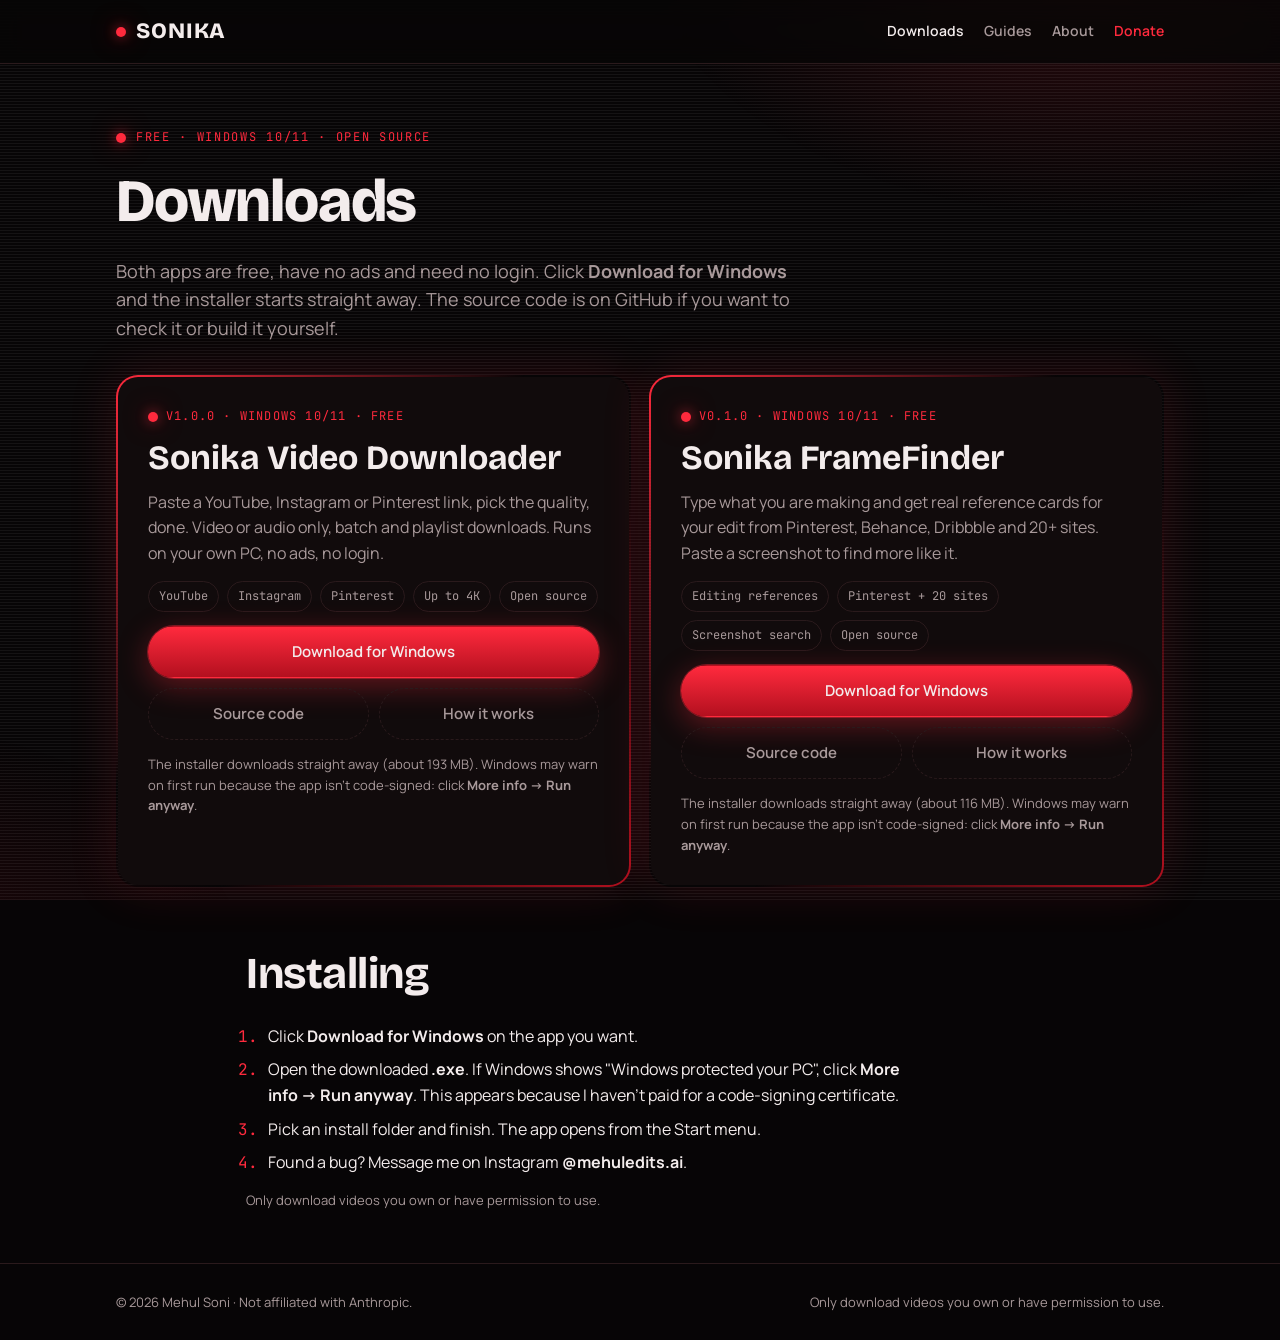
==== downloads.html @ 3383be2e "New site: Downloads page (2 apps), day-by-day guide pages, timed vault releases Co-Authored-By: Clau" ====
<!doctype html>
<html lang="en">
<head>
<meta charset="utf-8">
<meta name="viewport" content="width=device-width, initial-scale=1, viewport-fit=cover">
<title>Downloads · SONIKA</title>
<meta name="description" content="Free apps, Claude prompts and skills by Mehul Soni (@mehuledits.ai), a video editor who lets Claude build his tools.">
<link rel="preconnect" href="https://fonts.googleapis.com">
<link rel="preconnect" href="https://fonts.gstatic.com" crossorigin>
<link rel="stylesheet" href="https://fonts.googleapis.com/css2?family=Bricolage+Grotesque:opsz,wght@12..96,500;12..96,700;12..96,800&family=Manrope:wght@400;500;600&family=Caveat:wght@600;700&family=JetBrains+Mono:wght@500&display=swap">
<link rel="icon" href="data:image/svg+xml,%3Csvg xmlns=%22http://www.w3.org/2000/svg%22 viewBox=%220 0 16 16%22%3E%3Ccircle cx=%228%22 cy=%228%22 r=%226%22 fill=%22%23ff2a3d%22/%3E%3C/svg%3E">
<link rel="stylesheet" href="assets/site.css">
</head>
<body data-page="downloads">
<div class="aura" aria-hidden="true"></div><div class="grain" aria-hidden="true"></div>
<header id="hdr"></header>
<main>
  <div class="wrap hero" style="padding-bottom:20px">
    <div class="tag"><span class="rec" aria-hidden="true"></span>Free · Windows 10/11 · Open source</div>
    <h1 class="page">Downloads</h1>
    <p class="lead sub">Both apps are free, have no ads and need no login. Click <b>Download for Windows</b> and the installer starts straight away. The source code is on GitHub if you want to check it or build it yourself.</p>
  </div>
  <section style="padding-top:12px">
    <div class="wrap"><div class="apps" id="appList"></div></div>
  </section>
  <section style="padding-top:0">
    <div class="wrap narrow"><div class="block">
      <h2>Installing</h2>
      <ol class="steps">
        <li>Click <b>Download for Windows</b> on the app you want.</li>
        <li>Open the downloaded <b>.exe</b>. If Windows shows "Windows protected your PC", click <b>More info → Run anyway</b>. This appears because I haven't paid for a code-signing certificate.</li>
        <li>Pick an install folder and finish. The app opens from the Start menu.</li>
        <li>Found a bug? Message me on Instagram <b>@mehuledits.ai</b>.</li>
      </ol>
      <p class="fine">Only download videos you own or have permission to use.</p>
    </div></div>
  </section>
</main>
<footer id="ftr"></footer>
<script src="assets/site.js"></script>
</body>
</html>
---- assets/site.css ----
/* SONIKA: dark editing bay, red record light. Shared by every page. */
:root{
  --ink:#070506; --panel:#110b0c; --panel-2:#170e10; --line:#2a1a1c;
  --text:#f3ecec; --muted:#a8999a; --red:#ff2a3d; --red-deep:#b3101f;
  --glow:rgba(255,42,61,.55); --ok:#4ade80;
  --f-display:"Bricolage Grotesque","Arial Black",system-ui,sans-serif;
  --f-body:"Manrope",system-ui,-apple-system,"Segoe UI",sans-serif;
  --f-hand:"Caveat","Segoe Print","Comic Sans MS",cursive;
  --f-mono:"JetBrains Mono",ui-monospace,Consolas,monospace;
  color-scheme:dark;
}
*{box-sizing:border-box}
body{margin:0}img{max-width:100%}[hidden]{display:none!important}
:root{padding-top:env(safe-area-inset-top,0px);padding-bottom:env(safe-area-inset-bottom,0px)}
html{background:var(--ink);scroll-behavior:smooth}
body{background:var(--ink);color:var(--text);font-family:var(--f-body);font-size:16px;line-height:1.6;overflow-x:hidden}
body::before{content:"";position:fixed;inset:0 0 auto;height:env(safe-area-inset-top,0px);z-index:10;background:var(--ink)}
a{color:inherit}
:focus-visible{outline:2px solid var(--red);outline-offset:3px;border-radius:6px}
.wrap{max-width:1080px;margin:0 auto;padding-left:max(16px,env(safe-area-inset-left,0px));padding-right:max(16px,env(safe-area-inset-right,0px))}
.narrow{max-width:820px}

.aura{position:fixed;inset:0;pointer-events:none;z-index:0;
  background:radial-gradient(60vmax 40vmax at 85% -10%,rgba(255,42,61,.18),transparent 60%),
             radial-gradient(50vmax 35vmax at -10% 110%,rgba(179,16,31,.16),transparent 60%)}
.grain{position:fixed;inset:0;pointer-events:none;z-index:0;opacity:.06;background-image:repeating-linear-gradient(0deg,#fff 0 1px,transparent 1px 3px)}
main,header,footer{position:relative;z-index:1}

/* nav */
header{position:sticky;top:env(safe-area-inset-top,0px);z-index:5;background:rgba(7,5,6,.82);backdrop-filter:blur(12px);border-bottom:1px solid var(--line)}
.nav{display:flex;align-items:center;justify-content:space-between;gap:16px;padding-block:14px}
.mark{font-family:var(--f-display);font-weight:800;font-size:22px;letter-spacing:.04em;text-decoration:none;display:flex;align-items:center;gap:10px}
.rec{width:10px;height:10px;border-radius:50%;background:var(--red);box-shadow:0 0 12px var(--glow),0 0 24px var(--glow);animation:pulse 1.6s ease-in-out infinite;flex:none}
@keyframes pulse{50%{opacity:.35;box-shadow:0 0 4px var(--glow)}}
.navlinks{display:flex;gap:20px;font-size:14px;font-weight:600}
.navlinks a{text-decoration:none;color:var(--muted)}
.navlinks a:hover,.navlinks a[aria-current="page"]{color:var(--text)}
.navlinks .navdonate{color:var(--red)}

/* type */
.tag{font-family:var(--f-mono);font-size:12px;letter-spacing:.14em;text-transform:uppercase;color:var(--red);display:flex;align-items:center;gap:10px}
h1{font-family:var(--f-display);font-weight:800;font-size:clamp(40px,8vw,92px);line-height:.95;letter-spacing:-.02em;margin:0;text-wrap:balance}
h1.page{font-size:clamp(34px,6vw,60px);line-height:1.02}
h1 .hot{color:var(--red);text-shadow:0 0 18px var(--glow),0 0 48px rgba(255,42,61,.35)}
h2{font-family:var(--f-display);font-weight:700;font-size:clamp(28px,4.5vw,44px);margin:0;letter-spacing:-.01em;text-wrap:balance}
h3{font-family:var(--f-display);font-weight:700;margin:0}
.sub{color:var(--muted);margin:6px 0 0;max-width:62ch}
.note{font-family:var(--f-hand);font-size:clamp(24px,3.4vw,32px);transform:rotate(-1.5deg);margin:0;max-width:30ch;line-height:1.15}
.note b{color:var(--red);font-weight:700}

/* buttons */
.ctas{display:flex;flex-wrap:wrap;gap:12px}
.btn{display:inline-flex;align-items:center;justify-content:center;gap:10px;padding:13px 20px;border-radius:999px;font-weight:600;font-size:15px;text-decoration:none;border:1px solid var(--line);transition:transform .2s,box-shadow .2s,border-color .2s;cursor:pointer;background:transparent;color:var(--text);font-family:var(--f-body)}
.btn:hover{transform:translateY(-2px);border-color:var(--red)}
.btn.primary{background:linear-gradient(180deg,var(--red),var(--red-deep));border-color:transparent;box-shadow:0 0 0 1px rgba(255,42,61,.4),0 8px 30px rgba(255,42,61,.35)}
.btn.primary:hover{box-shadow:0 0 0 1px var(--red),0 10px 44px rgba(255,42,61,.6)}
.btn.ghost{border-style:dashed;color:var(--muted)}
.btn.ghost:hover{color:var(--text)}
.btn.small{padding:8px 14px;font-size:13px}

/* layout */
.hero{padding-block:64px 44px;display:grid;gap:24px}
section{padding-block:52px}
.sec-head{display:flex;align-items:end;justify-content:space-between;gap:16px;flex-wrap:wrap;margin-bottom:24px}

/* quick tiles */
.quick{display:grid;grid-template-columns:repeat(4,1fr);gap:10px;max-width:880px}
.quick a{display:flex;flex-direction:column;gap:4px;padding:16px 18px;border:1px solid var(--line);border-radius:16px;background:rgba(17,11,12,.7);text-decoration:none;transition:border-color .2s,box-shadow .2s,transform .2s;min-width:0}
.quick a:hover{border-color:var(--red);box-shadow:0 0 24px rgba(255,42,61,.2);transform:translateY(-2px)}
.quick strong{font-family:var(--f-display);font-size:17px}
.quick span{font-size:13px;color:var(--muted)}
.quick a:first-child{border-color:rgba(255,42,61,.55)}

/* app cards */
.apps{display:grid;grid-template-columns:1fr 1fr;gap:18px}
.apps>*{min-width:0}
.app{position:relative;border-radius:22px;padding:2px;background:linear-gradient(135deg,var(--red),transparent 40%,transparent 60%,var(--red-deep));box-shadow:0 0 50px rgba(255,42,61,.14)}
.app-in{border-radius:20px;background:var(--panel);padding:clamp(20px,3vw,30px);display:grid;gap:14px;height:100%;align-content:start}
.app h3{font-size:clamp(26px,3.6vw,34px);line-height:1.05}
.status{display:inline-flex;align-items:center;gap:8px;font-family:var(--f-mono);font-size:12px;letter-spacing:.1em;text-transform:uppercase;color:var(--red)}
.chips{display:flex;flex-wrap:wrap;gap:8px}
.chip{font-family:var(--f-mono);font-size:12px;padding:5px 10px;border-radius:999px;border:1px solid var(--line);color:var(--muted)}
.fine{font-size:13px;color:var(--muted);margin:0}
.dl{display:grid;gap:10px}
.dl .btn{width:100%}
.dl-row{display:flex;gap:10px;flex-wrap:wrap}
.dl-row .btn{flex:1 1 160px}

/* guide log */
.search{background:var(--panel);border:1px solid var(--line);border-radius:999px;padding:12px 18px;color:var(--text);font:inherit;font-size:15px;width:min(320px,100%)}
.search::placeholder{color:var(--muted)}
.log{list-style:none;margin:0;padding:0;border-top:1px solid var(--line)}
.log li{border-bottom:1px solid var(--line)}
.log a{display:grid;grid-template-columns:84px 1fr auto;gap:18px;align-items:center;padding:16px 6px;text-decoration:none;transition:background .2s,padding .2s}
.log a>*{min-width:0}
.log a:hover{background:linear-gradient(90deg,rgba(255,42,61,.10),transparent 70%);padding-left:14px}
.day{font-family:var(--f-mono);font-size:13px;color:var(--red);font-variant-numeric:tabular-nums}
.gt{font-family:var(--f-display);font-weight:600;font-size:clamp(17px,2.2vw,20px);line-height:1.25}
.kinds{display:flex;gap:6px;flex-wrap:wrap;justify-content:end}
.kind{font-family:var(--f-mono);font-size:11px;letter-spacing:.06em;text-transform:uppercase;padding:3px 8px;border-radius:999px;border:1px solid var(--line);color:var(--muted);white-space:nowrap}
.kind.hot{border-color:rgba(255,42,61,.6);color:var(--red)}
.new{font-family:var(--f-hand);font-size:20px;color:var(--red);margin-left:8px}
.empty{color:var(--muted);padding:24px 6px}

/* guide page */
.crumbs{display:flex;gap:12px;flex-wrap:wrap;font-size:14px;color:var(--muted)}
.crumbs a{text-decoration:none}.crumbs a:hover{color:var(--text)}
.meta{display:flex;gap:10px;flex-wrap:wrap;align-items:center;color:var(--muted);font-size:14px}
.lead{font-size:18px;max-width:62ch;margin:0}
.block{display:grid;gap:14px}
.steps{margin:0;padding-left:22px;display:grid;gap:8px;max-width:66ch}
.steps li::marker{color:var(--red);font-family:var(--f-mono)}
.prompt{border:1px solid var(--line);border-radius:16px;background:var(--panel);overflow:hidden}
.prompt-head{display:flex;justify-content:space-between;align-items:center;gap:12px;padding:12px 14px 12px 18px;border-bottom:1px solid var(--line);background:var(--panel-2)}
.prompt-head h3{font-size:17px}
.prompt pre{margin:0;padding:16px 18px;font-family:var(--f-mono);font-size:13.5px;line-height:1.6;white-space:pre-wrap;word-break:break-word;max-height:420px;overflow:auto;color:#eadede}
.copied{color:var(--ok)!important;border-color:var(--ok)!important}
.files{display:grid;gap:10px}
.files a{display:flex;justify-content:space-between;gap:12px;align-items:center;padding:14px 16px;border:1px solid var(--line);border-radius:14px;text-decoration:none;font-weight:600}
.files a span{font-family:var(--f-mono);font-size:12px;color:var(--muted);font-weight:500}
.files a:hover{border-color:var(--red)}
.notes{border-left:2px solid var(--red);padding:4px 0 4px 16px;display:grid;gap:6px;color:var(--muted);max-width:66ch}
.notes p{margin:0}
.pager{display:flex;justify-content:space-between;gap:12px;flex-wrap:wrap;border-top:1px solid var(--line);padding-top:22px}

/* donate */
.don{display:grid;grid-template-columns:1fr 1fr;gap:18px}
.don>*{min-width:0}
.dcard{border:1px solid var(--line);border-radius:18px;background:var(--panel);padding:24px;display:grid;gap:14px;align-content:start}
.dcard h3{font-size:22px}
.dcard p{margin:0;color:var(--muted);font-size:15px}
.qr{width:220px;max-width:100%;height:auto;border-radius:14px;background:#fff;padding:8px}
.holder{display:flex;flex-direction:column;gap:2px;font-size:13px;color:var(--muted)}
.holder strong{font-family:var(--f-display);font-size:18px;color:var(--text);letter-spacing:.04em}
.soon{font-family:var(--f-mono);font-size:12px;letter-spacing:.08em;text-transform:uppercase;color:var(--muted);border:1px dashed var(--line);border-radius:12px;padding:16px}

/* about */
.about{display:grid;grid-template-columns:1fr 1fr;gap:40px}
.about>*{min-width:0}
.links{display:flex;flex-direction:column;gap:10px}
.links a{display:flex;justify-content:space-between;gap:12px;padding:16px 18px;border:1px solid var(--line);border-radius:14px;text-decoration:none;font-weight:600;transition:border-color .2s,box-shadow .2s}
.links a span{color:var(--muted);font-family:var(--f-mono);font-size:13px;font-weight:500}
.links a:hover{border-color:var(--red);box-shadow:0 0 24px rgba(255,42,61,.18)}

footer{border-top:1px solid var(--line);padding-block:28px;color:var(--muted);font-size:13px}
.foot{display:flex;justify-content:space-between;gap:16px;flex-wrap:wrap}

@media (max-width:860px){.apps{grid-template-columns:1fr}}
@media (max-width:760px){
  .quick{grid-template-columns:1fr 1fr}
  .don,.about{grid-template-columns:1fr}
  .navlinks{gap:14px}.navlinks .hide-s{display:none}
  .log a{grid-template-columns:62px 1fr;gap:12px}
  .log .kinds{display:none}
  .hero{padding-block:44px 32px}
}
@media (prefers-reduced-motion:reduce){*{animation:none!important;transition:none!important}}
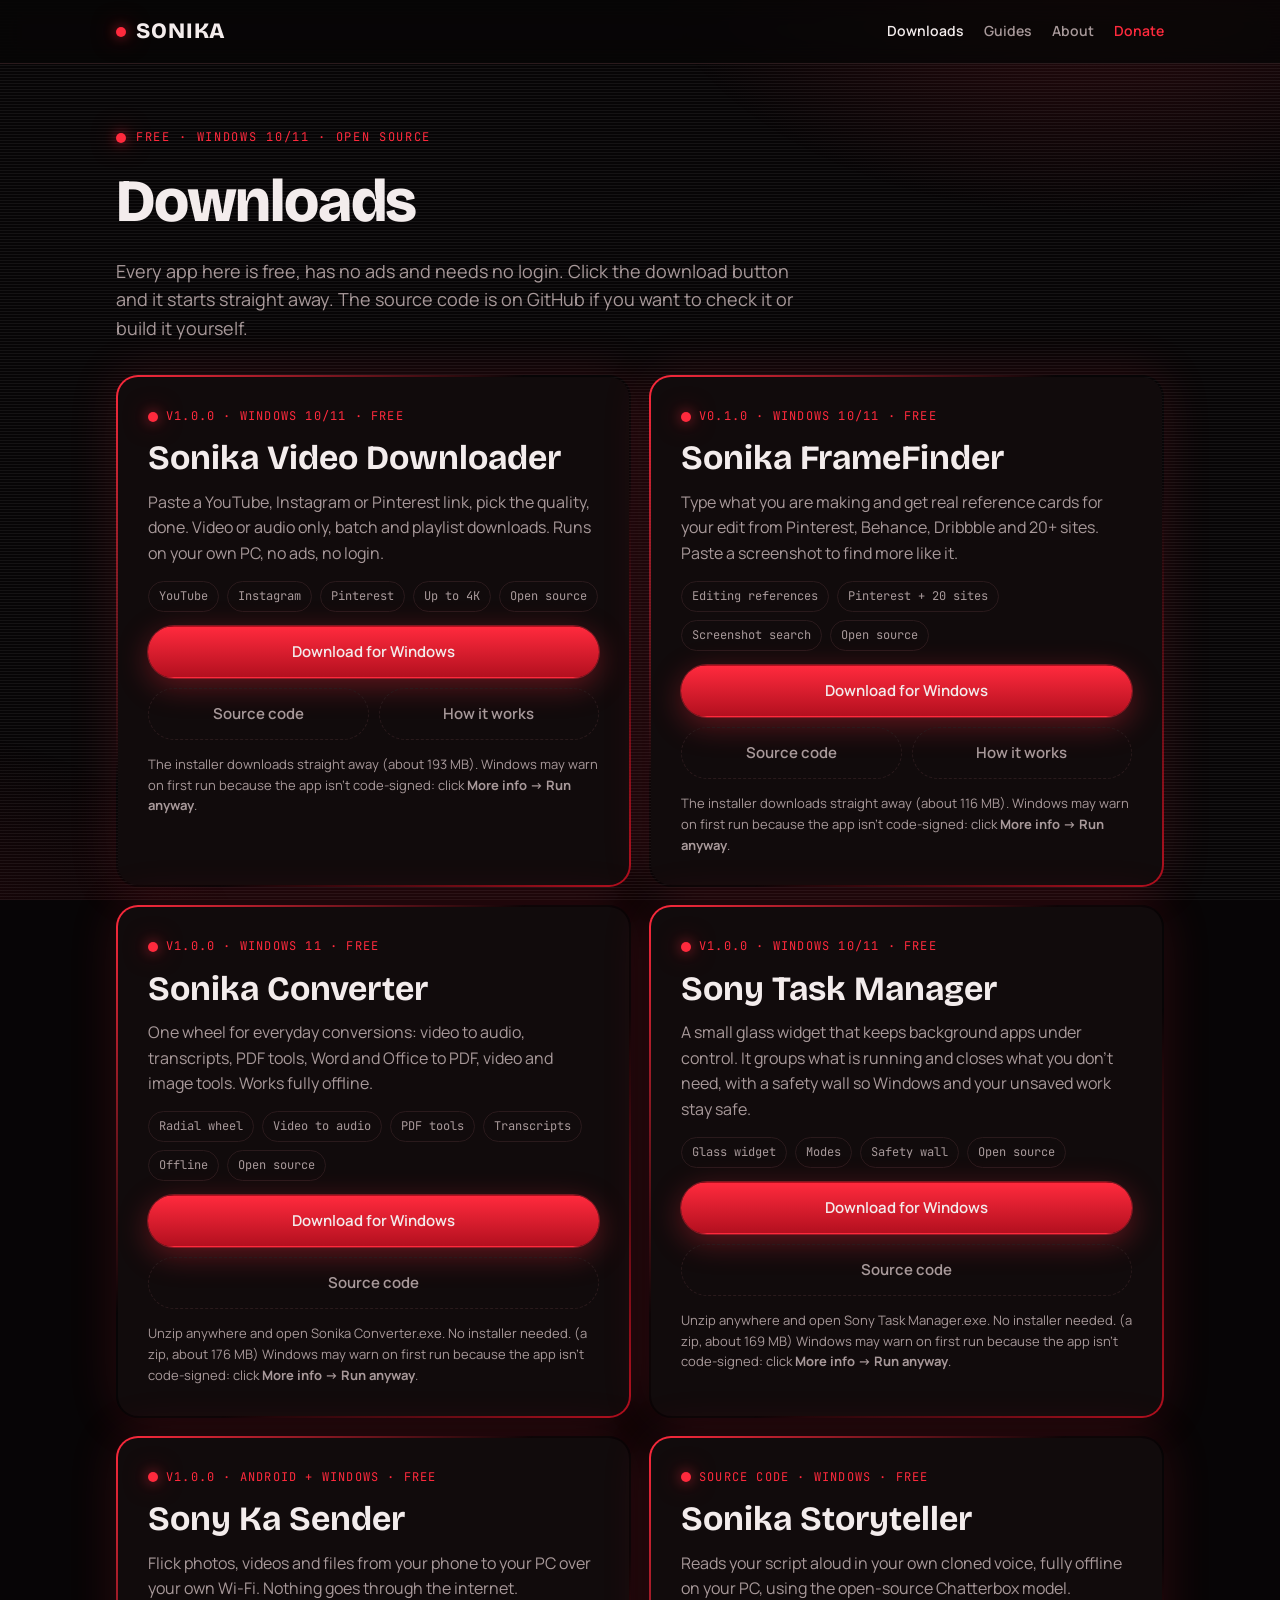
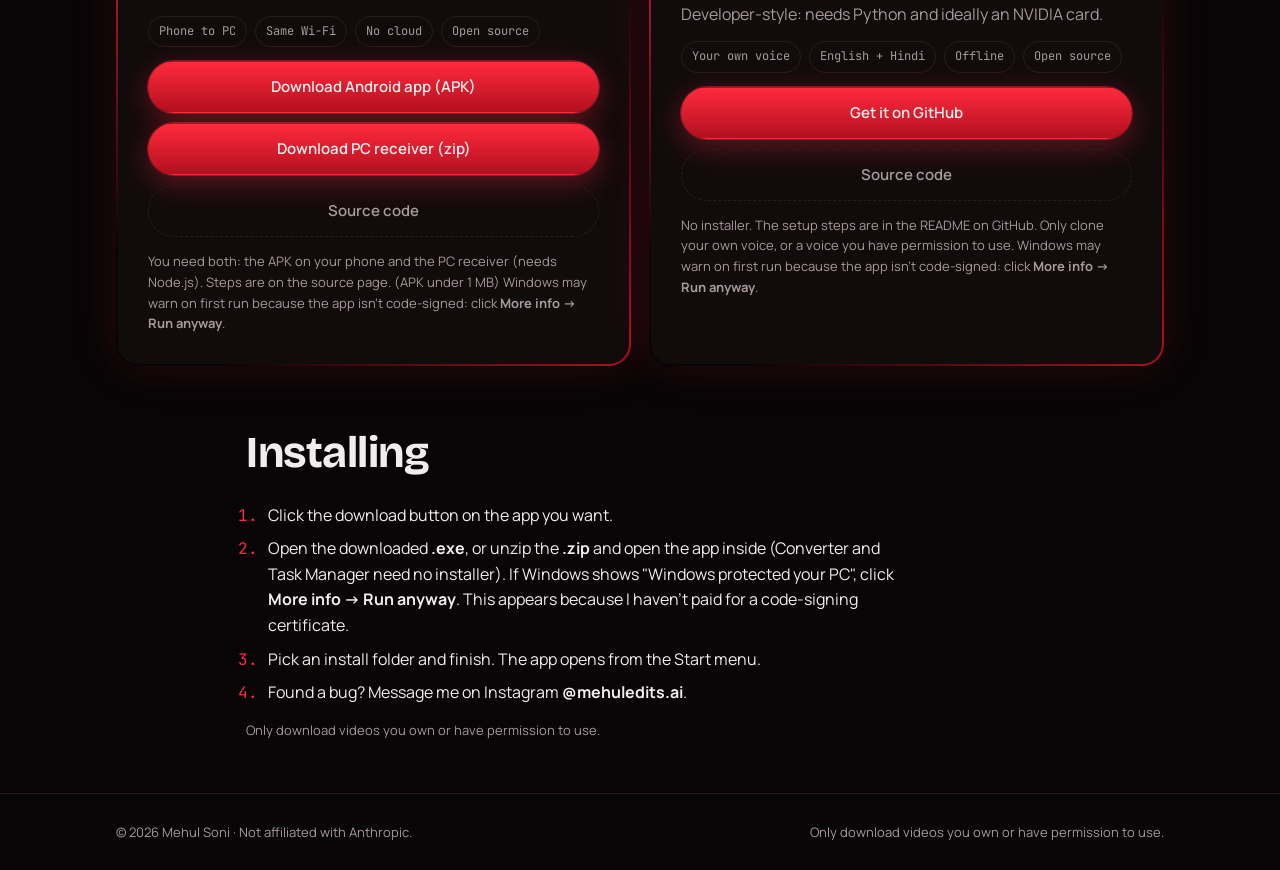
==== commit 5dc6df1f: "Site: add Converter, Task Manager, Sender, Storyteller (publish after releases exist) Co-Authored-By" ====
--- a/downloads.html
+++ b/downloads.html
@@ -18,7 +18,7 @@
   <div class="wrap hero" style="padding-bottom:20px">
     <div class="tag"><span class="rec" aria-hidden="true"></span>Free · Windows 10/11 · Open source</div>
     <h1 class="page">Downloads</h1>
-    <p class="lead sub">Both apps are free, have no ads and need no login. Click <b>Download for Windows</b> and the installer starts straight away. The source code is on GitHub if you want to check it or build it yourself.</p>
+    <p class="lead sub">Every app here is free, has no ads and needs no login. Click the download button and it starts straight away. The source code is on GitHub if you want to check it or build it yourself.</p>
   </div>
   <section style="padding-top:12px">
     <div class="wrap"><div class="apps" id="appList"></div></div>
@@ -27,8 +27,8 @@
     <div class="wrap narrow"><div class="block">
       <h2>Installing</h2>
       <ol class="steps">
-        <li>Click <b>Download for Windows</b> on the app you want.</li>
-        <li>Open the downloaded <b>.exe</b>. If Windows shows "Windows protected your PC", click <b>More info → Run anyway</b>. This appears because I haven't paid for a code-signing certificate.</li>
+        <li>Click the download button on the app you want.</li>
+        <li>Open the downloaded <b>.exe</b>, or unzip the <b>.zip</b> and open the app inside (Converter and Task Manager need no installer). If Windows shows "Windows protected your PC", click <b>More info → Run anyway</b>. This appears because I haven't paid for a code-signing certificate.</li>
         <li>Pick an install folder and finish. The app opens from the Start menu.</li>
         <li>Found a bug? Message me on Instagram <b>@mehuledits.ai</b>.</li>
       </ol>
